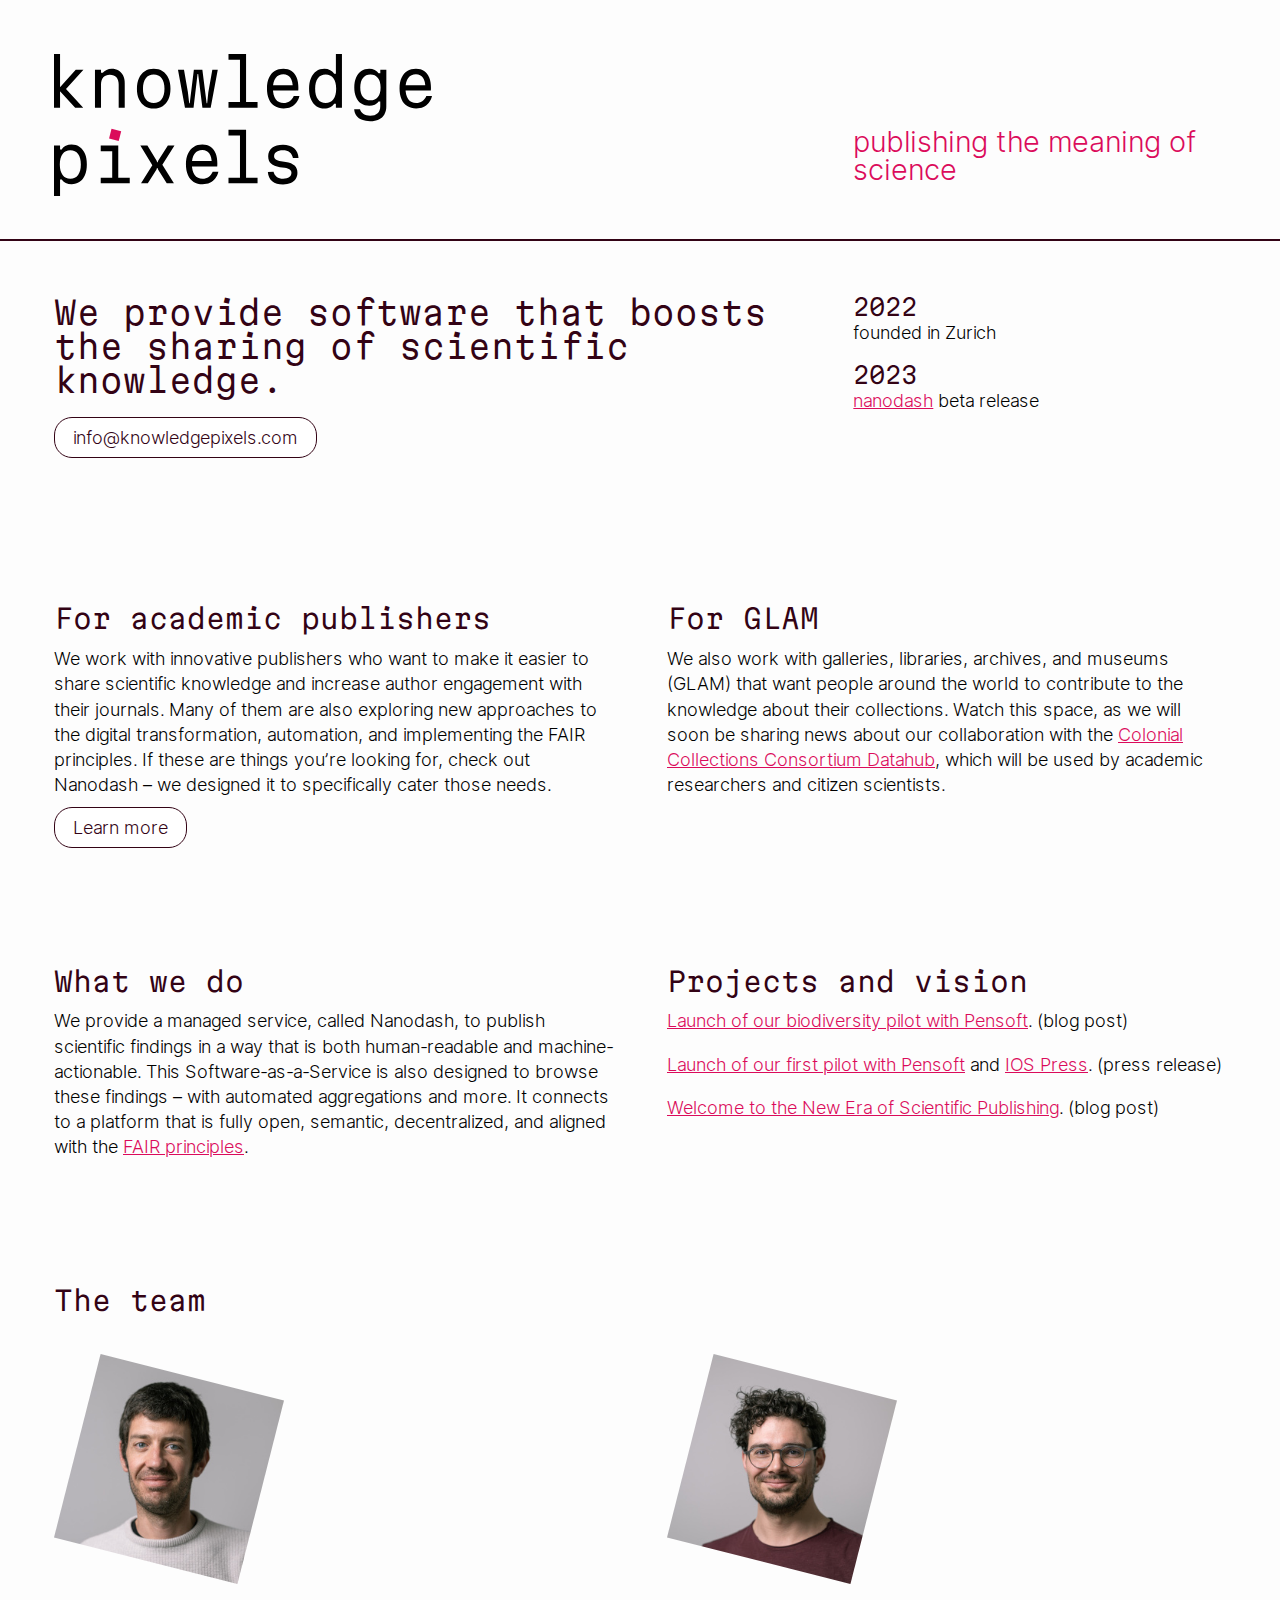
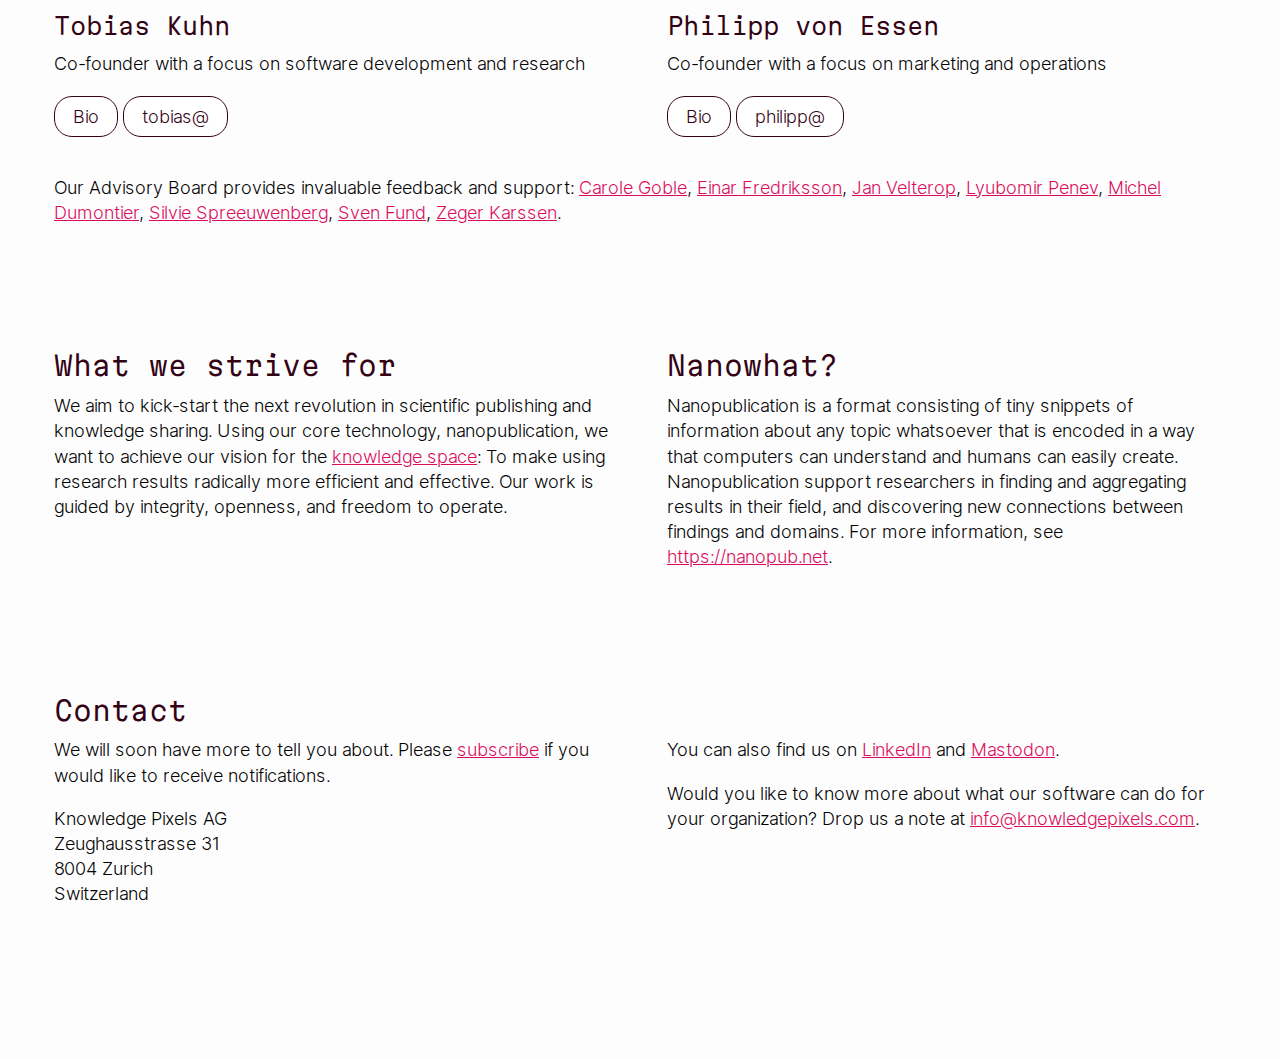
==== index.html @ 1dbdfaec "Mark link as button" ====
<!DOCTYPE html>
<html>
<head>
<meta charset="utf-8">
<meta name="viewport" content="width=device-width, initial-scale=1">
<title>Knowledge Pixels</title>
<link rel="stylesheet" href="assets/css/kp.css?v=1.2">

<link rel="apple-touch-icon" sizes="180x180" href="assets/icon/apple-touch-icon.png">
<link rel="icon" type="image/png" sizes="32x32" href="assets/icon/favicon-32x32.png">
<link rel="icon" type="image/png" sizes="16x16" href="assets/icon/favicon-16x16.png">
<link rel="manifest" href="assets/icon/site.webmanifest">
<link rel="mask-icon" href="assets/icon/safari-pinned-tab.svg" color="#5bbad5">
<meta name="msapplication-TileColor" content="#db0b5b">
<meta name="theme-color" content="#ffffff">
</head>

<body>

<header>
<logo><img src="assets/img/knowledge-pixels-logo-rgb.svg" alt="Knowledge Pixels logo" /></logo>
<sub>publishing the meaning of science</sub>
</header>


<hero>
<container>

<column>
<h1>We provide software that boosts the sharing of scientific knowledge.</h1>
<buttons>
<a href="mailto:info@knowledgepixels.com" class="button" target="_blank">info@knowledgepixels.com</a>
</buttons>
</column>

<column>
<h3>2022</h3>
<p>founded in Zurich</p>
<h3>2023</h3>
<p><a href="https://nanodash.knowledgepixels.org/" target="_blank">nanodash</a> beta release</p>
</column>

</container>
</hero>


<section>
<container>

<column>
<h2>For academic publishers</h2>
<p>
We work with innovative publishers who want to make it easier to share scientific knowledge and increase author engagement with their journals. Many of them are also exploring new approaches to the digital transformation, automation, and implementing the FAIR principles. If these are things you’re looking for, check out Nanodash – we designed it to specifically cater those needs.</p>
<p><a href="for-publishers.html" class="button">Learn more</a></p>
</column>

<column>
<h2>For GLAM</h2>
<p>
We also work with galleries, libraries, archives, and museums (GLAM) that want people around the world to contribute to the knowledge about their collections. Watch this space, as we will soon be sharing news about our collaboration with the <a target="_blank" href="https://wp-dev.colonialcollections.org/index.php/en/datahub-2/">Colonial Collections Consortium Datahub</a>, which will be used by academic researchers and citizen scientists.
</p>
</column>

</container>
</section>

<section>
<container>

<column>
<h2>What we do</h2>
<p>
We provide a managed service, called Nanodash, to publish scientific findings in a way that is both human-readable and machine-actionable. This Software-as-a-Service is also designed to browse these findings – with automated aggregations and more. It connects to a platform that is fully open, semantic, decentralized, and aligned with the <a target="_blank" href="https://www.go-fair.org/fair-principles/">FAIR principles</a>.
</p>
</column>

<column>
<h2>Projects and vision</h2>  
<p><a href="https://blog.pensoft.net/2023/09/12/nanopublications-tailored-to-biodiversity-data/" target="_blank">Launch of our biodiversity pilot with Pensoft</a>. (blog post)</p>
<p><a href="https://www.eurekalert.org/news-releases/988615" target="_blank">Launch of our first pilot with Pensoft</a> and <a href="https://www.iospress.com/news/introducing-fair-findings-innovators-and-publishers-join-forces-to-make-scientific-articles" target="_blank">IOS Press</a>. (press release)</p>
<p><a href="https://gist.github.com/tkuhn/1a99ce119d248f53689d52239512ec1f" target="_blank">Welcome to the New Era of Scientific Publishing</a>. (blog post)</p>  

</column>

</container>
</section>

<section>
<h2>The team</h2>
<container>

<column>
<div class="portrait"><img src="assets/img/tobias.jpg" alt="Tobias Kuhn" /></div>
<h3>Tobias Kuhn</h3>
<p>Co-founder with a focus on software development and research</p>
<buttons>
<a href="bios.html" class="button" >Bio</a>
<a href="mailto:tobias@knowledgepixels.com" class="button" target="_blank">tobias@</a>
</buttons>
</column>

<column>
<div class="portrait">
<img src="assets/img/philipp.jpg" alt="Philipp von Essen" />
</div>
<h3>Philipp von Essen</h3>
<p>Co-founder with a focus on marketing and operations</p>
<buttons>
<a href="bios.html" class="button" >Bio</a>
<a href="mailto:philipp@knowledgepixels.com" class="button" target="_blank">philipp@</a>
</buttons>
</column>

</container>


<p>Our Advisory Board provides invaluable feedback and support: 
  <a target="_blank" href="https://research.manchester.ac.uk/en/persons/carole.goble">Carole Goble</a>, 
  <a target="_blank" href="https://www.iospress.com/news/celebrating-35-years-of-ios-press">Einar Fredriksson</a>, 
  <a target="_blank" href="https://en.wikipedia.org/wiki/Jan_Velterop">Jan Velterop</a>, 
  <a target="_blank" href="https://pensoft.net/lyubomir_penev">Lyubomir Penev</a>, 
  <a target="_blank" href="https://www.maastrichtuniversity.nl/michel.dumontier">Michel Dumontier</a>, 
  <a target="_blank" href="http://www.silviespreeuwenberg.com">Silvie Spreeuwenberg</a>, 
  <a target="_blank" href="https://www.linkedin.com/in/svenfund/">Sven Fund</a>, 
  <a target="_blank" href="https://www.stm-assoc.org/people/zeger-karssen/">Zeger Karssen</a>.</p>
</section>

<section>
<container>

<column>
<h2>What we strive for</h2>
<p>
We aim to kick-start the next revolution in scientific publishing and knowledge sharing. Using our core technology, nanopublication, we want to achieve our vision for the <a target="_blank" href="https://w3id.org/knowledge-space/">knowledge space</a>: To make using research results radically more efficient and effective. Our work is guided by integrity, openness, and freedom to operate.
</p>
</column>

<column>
<h2>Nanowhat?</h2>
<p>
Nanopublication is a format consisting of tiny snippets of information about any topic whatsoever that is encoded in a way that computers can understand and humans can easily create. Nanopublication support researchers in finding and aggregating results in their field, and discovering new connections between findings and domains. For more information, see <a target="_blank" href="https://nanopub.net/">https://nanopub.net</a>.
</p>
</column>

</container>
</section>


<section>
<h2>Contact</h2>
<container>

<column>
<p>We will soon have more to tell you about. Please <a href="mailto:knowledgepixels+subscribe@googlegroups.com?subject=auto-subscribe&body=Sending%20this%20email%20will%20automatically%20subscribe%20you.">subscribe</a> if you would like to receive notifications.</p>
<p>Knowledge Pixels AG<br />
Zeughausstrasse 31<br />
8004 Zurich<br />
Switzerland</p>
</column>

<column>
<p>You can also find us on <a target="_blank" href="https://www.linkedin.com/company/knowledge-pixels">LinkedIn</a> and <a target="_blank" href="https://mstdn.social/@knowledgepixels">Mastodon</a>.</p>
<p>Would you like to know more about what our software can do for your organization? Drop us a note at <a href="mailto:info@knowledgepixels.com">info@knowledgepixels.com</a>.</p>
</column>

</container>
</section>

</body>
</html>
---- assets/css/kp.css ----
@font-face {
  font-family: "Inter";
  src: url("../fonts/Inter-Light.woff2") format("woff2");
  font-weight: normal;
  font-style: normal;
}
@font-face {
  font-family: "Inter";
  src: url("../fonts/Inter-Medium.woff2") format("woff2");
  font-weight: 700;
  font-style: normal;
}
@font-face {
  font-family: "Martian KP";
  src: url("../fonts/MartianMonoKP-Light.woff2") format("woff2");
  font-weight: normal;
  font-style: normal;
}
:root {
  --bg: #FDFDFD;
  --bright: #fff;
  --light: #dbc5d0;
  --accent: #db0b5b;
  --heading: #330315;
  --text: #212121;
  --baseFont: "Inter", sans-serif;
  --headingsFont: "Martian KP", monospace;
  --gap: 1.5em;
  --shadow: box-shadow: rgba(17, 17, 26, 0.1) 0px 0px 16px;
  --shadowElevated: box-shadow: rgba(17, 17, 26, 0.05) 0px 4px 16px, rgba(17, 17, 26, 0.05) 0px 8px 32px;
}
@media screen and (min-width: 576px) {
  :root {
    --gap: 2em;
  }
}
@media screen and (min-width: 768px) {
  :root {
    --gap: 3em;
  }
}

html, body, div, span, applet, object, iframe, h1, h2, h3, h4, h5, h6, p, blockquote, pre, a, abbr, acronym, address, big, cite, code, del, dfn, em, img, ins, kbd, q, s, samp, small, strike, strong, sub, sup, tt, var, b, u, i, center, dl, dt, dd, ol, ul, li, fieldset, form, label, legend, table, caption, tbody, tfoot, thead, tr, th, td, article, aside, canvas, details, embed, figure, figcaption, footer, header, hgroup, menu, nav, output, ruby, section, summary, time, mark, audio, video {
  margin: 0;
  padding: 0;
  border: 0;
  font-size: 100%;
  font: inherit;
  vertical-align: baseline;
}

html {
  background: var(--bg);
  font-size: 18px;
  font-family: var(--baseFont);
}

h1, h2, h3, h4, h5, h6 {
  font-family: var(--headingsFont);
  color: var(--heading);
  line-height: 1.05em;
  font-weight: normal;
}

h1 {
  font-size: 1.8em;
}

h2 {
  font-size: 1.5em;
}

h3 {
  font-size: 1.3em;
}

p {
  line-height: 1.4em;
}

a, a:active, a:visited {
  color: var(--accent);
}

a:hover {
  color: var(--heading);
}

buttons {
  margin: 1em 0 2em;
  line-height: 2.5em;
  width: 100%;
}

button, .button {
  color: var(--heading);
  background-color: var(--bright);
  border: 1px solid var(--heading);
  text-decoration: none;
  border-radius: 1em;
  padding: 0.5em 1em;
  transition: background 0.3s ease;
  box-shadow: var(--shadow);
}
button:hover, .button:hover {
  color: var(--bright);
  background-color: var(--accent);
  box-shadow: var(--shadowElevated);
}

body {
  line-height: 1;
  margin-bottom: 80px;
}

b {
  font-weight: 700;
}

article, aside, details, figcaption, figure, footer, header, hgroup, menu, nav, section, hero, logo, buttons, sub {
  display: block;
}

img {
  max-width: 100%;
  height: auto;
}

header, section, footer, hero {
  margin: 0 auto;
}
@media screen and (min-width: 576px) {
  header, section, footer, hero {
    max-width: 1200px;
  }
}

header {
  display: grid;
  grid-template-columns: 1fr 1fr;
  grid-gap: var(--gap);
  border-bottom: 2px solid var(--heading);
  position: relative;
  align-items: end;
  padding: var(--gap);
}
header logo img {
  max-width: calc(7 * var(--gap));
  margin-bottom: -0.75em;
}
header sub {
  color: var(--accent);
  font-size: 1em;
}
@media screen and (min-width: 576px) {
  header {
    grid-template-columns: 2fr 1fr;
  }
  header sub {
    font-size: 1.6em;
  }
}

hero, section {
  padding: var(--gap);
}
hero p, section p {
  margin-bottom: 1em;
}
hero sub, section sub {
  font-size: 2em;
  color: var(--accent);
}

hero container h1 {
  font-family: var(--headingsFont);
  color: var(--heading);
  line-height: 1.05em;
  font-weight: normal;
  font-size: 1.4em;
}

@media screen and (min-width: 576px) {
  hero container {
    display: grid;
    grid-gap: var(--gap);
    grid-template-columns: 2fr 1fr;
  }
  hero container h1 {
    font-size: 1.8em;
  }
}

section h2, section h3, section h4, section h5 {
  margin-bottom: 0.5em;
}
section p {
  margin-bottom: 1em;
}
@media screen and (min-width: 576px) {
  section container {
    display: grid;
    grid-template-columns: 1fr 1fr;
    grid-gap: var(--gap);
  }
}
section container column {
  display: block;
  margin-bottom: calc(2 * var(--gap));
}
@media screen and (min-width: 576px) {
  section container column {
    margin-bottom: 0;
  }
}

ol, ul {
  /* list-style: none; */
}

blockquote, q {
  quotes: none;
}

blockquote:before, blockquote:after, q:before, q:after {
  content: "";
  content: none;
}

table {
  border-collapse: collapse;
  border-spacing: 0;
}

.portrait {
  margin: calc(var(--gap) / 2) 0;
}
.portrait img {
  -webkit-mask-image: url(../img/mask.svg);
  -webkit-mask-repeat: no-repeat;
  max-width: 230px;
  aspect-ratio: 1/1;
  object-fit: cover;
}

.center {
  margin: auto;
  width: 50%;
  text-align: center;
}

p.imgsubtitle {
  margin-top: 20px;
}
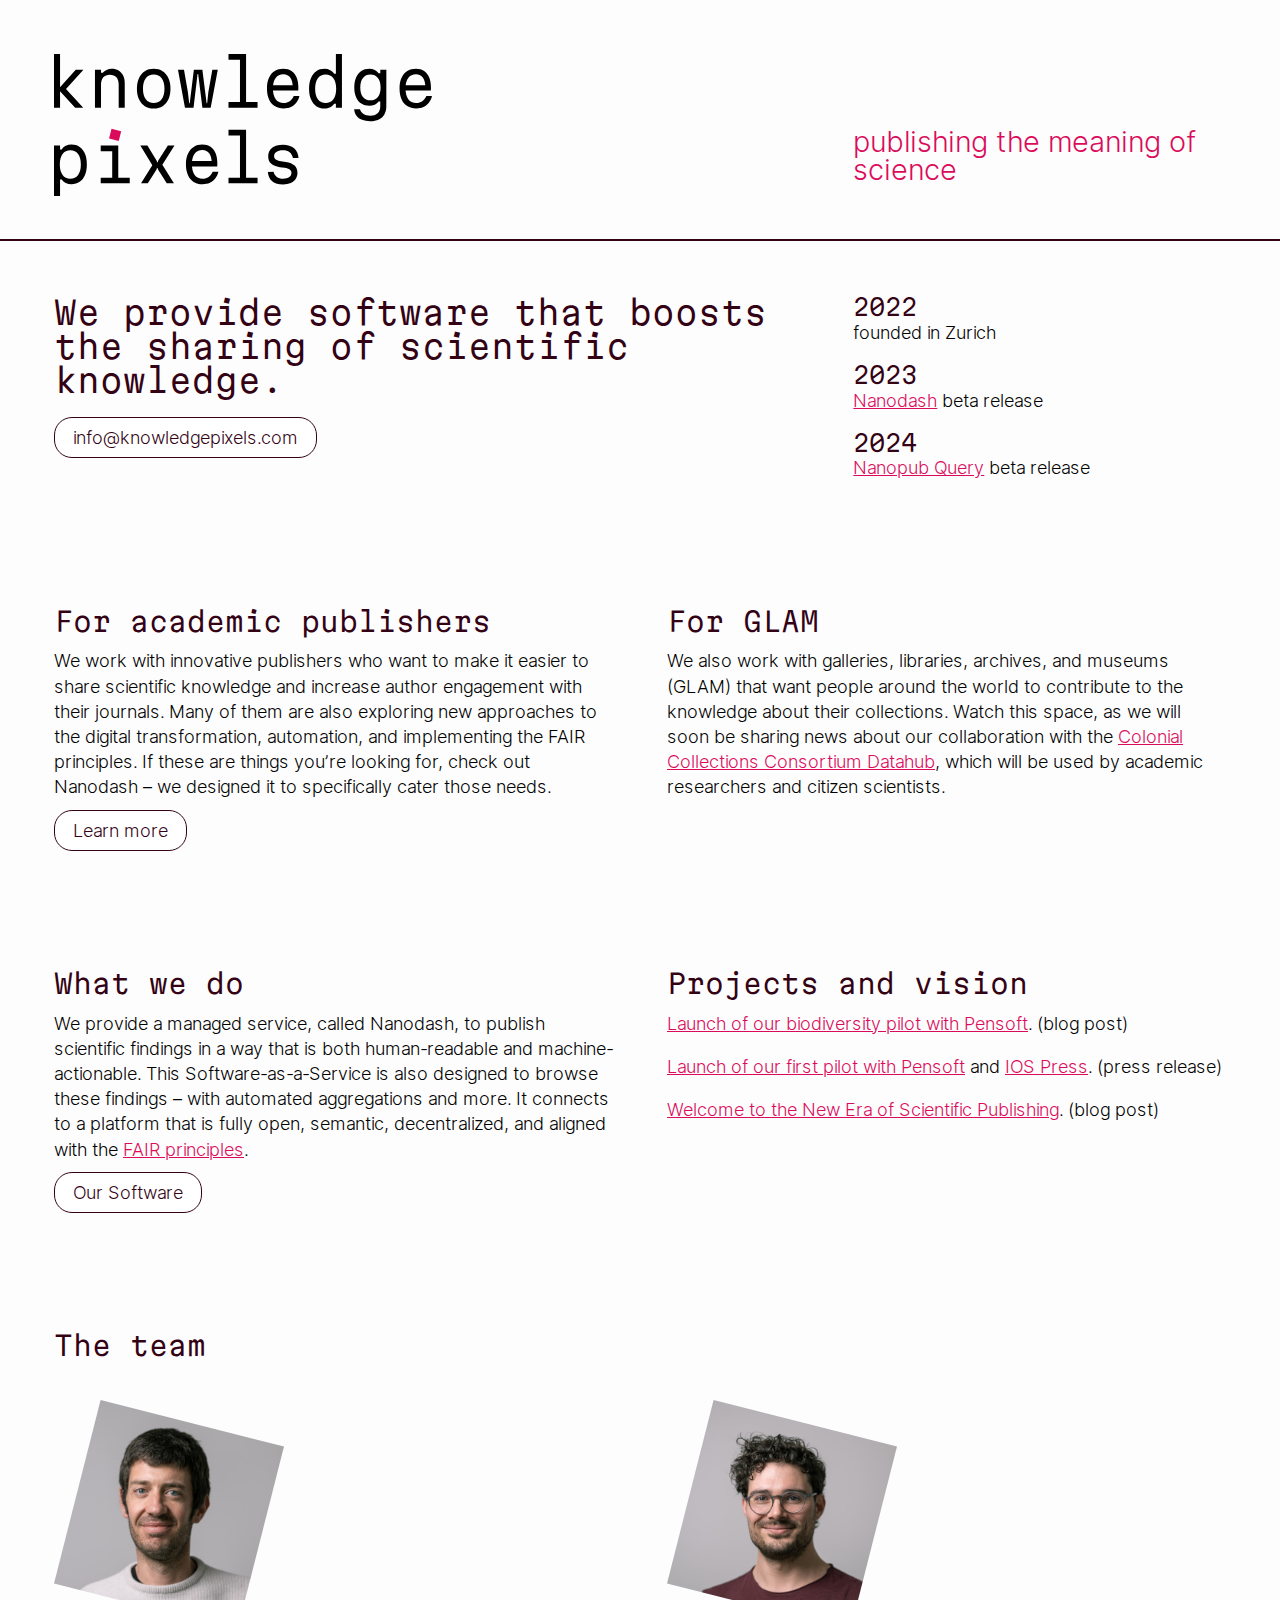
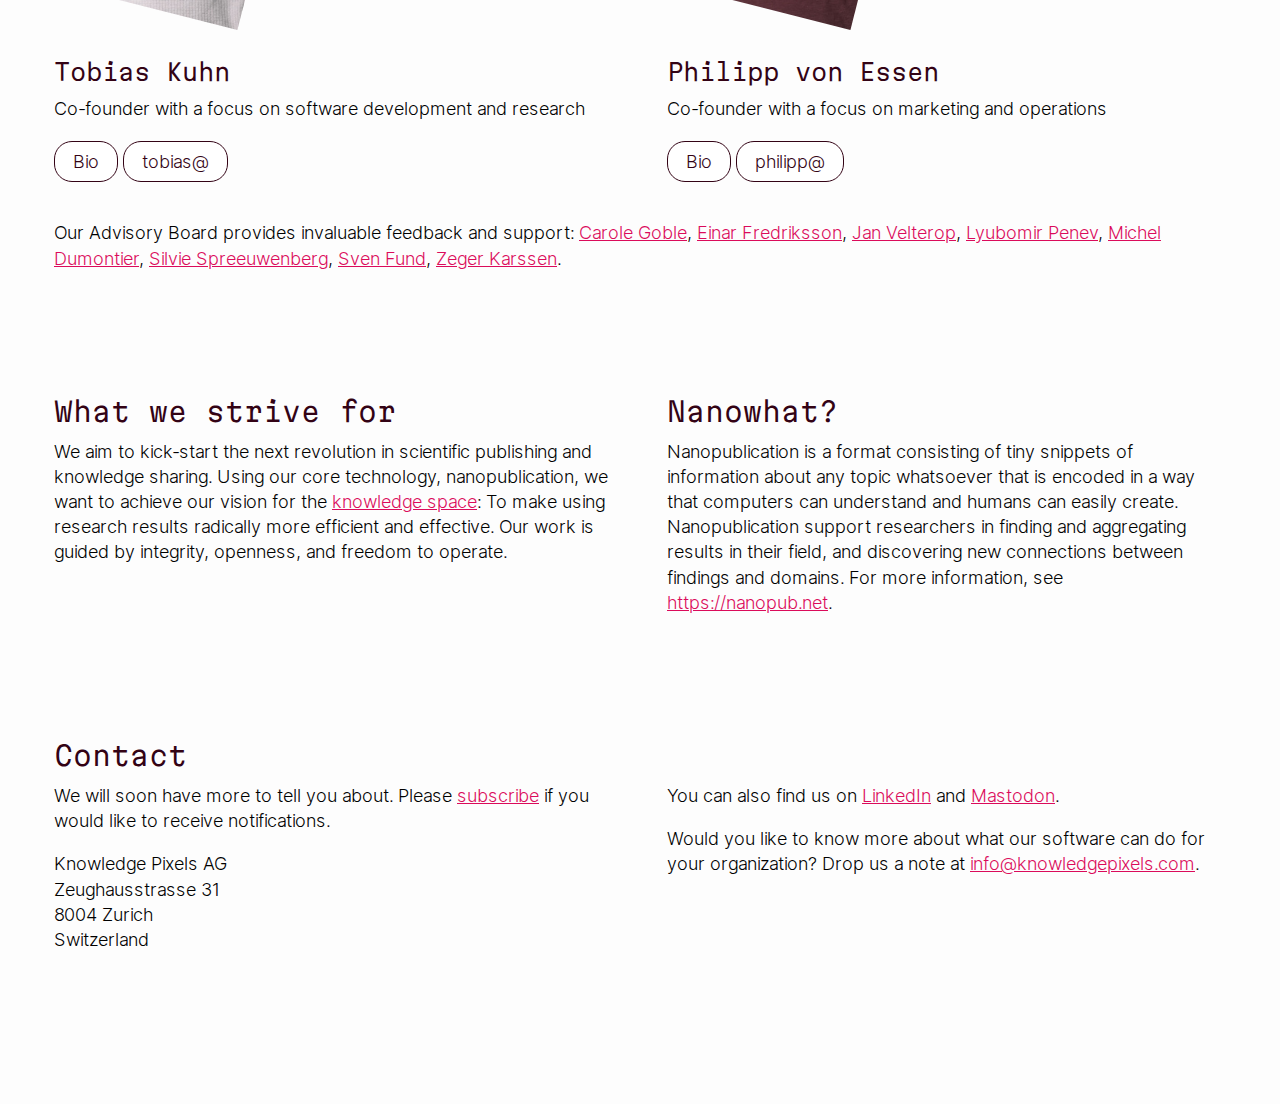
==== commit b0ff2028: "Update and link software page" ====
--- a/index.html
+++ b/index.html
@@ -37,7 +37,9 @@
 <h3>2022</h3>
 <p>founded in Zurich</p>
 <h3>2023</h3>
-<p><a href="https://nanodash.knowledgepixels.org/" target="_blank">nanodash</a> beta release</p>
+<p><a href="https://nanodash.knowledgepixels.com/" target="_blank">Nanodash</a> beta release</p>
+<h3>2024</h3>
+<p><a href="https://github.com/knowledgepixels/nanopub-query" target="_blank">Nanopub Query</a> beta release</p>
 </column>
 
 </container>
@@ -72,6 +74,7 @@
 <p>
 We provide a managed service, called Nanodash, to publish scientific findings in a way that is both human-readable and machine-actionable. This Software-as-a-Service is also designed to browse these findings – with automated aggregations and more. It connects to a platform that is fully open, semantic, decentralized, and aligned with the <a target="_blank" href="https://www.go-fair.org/fair-principles/">FAIR principles</a>.
 </p>
+<p><a href="software.html" class="button">Our Software</a></p>
 </column>
 
 <column>
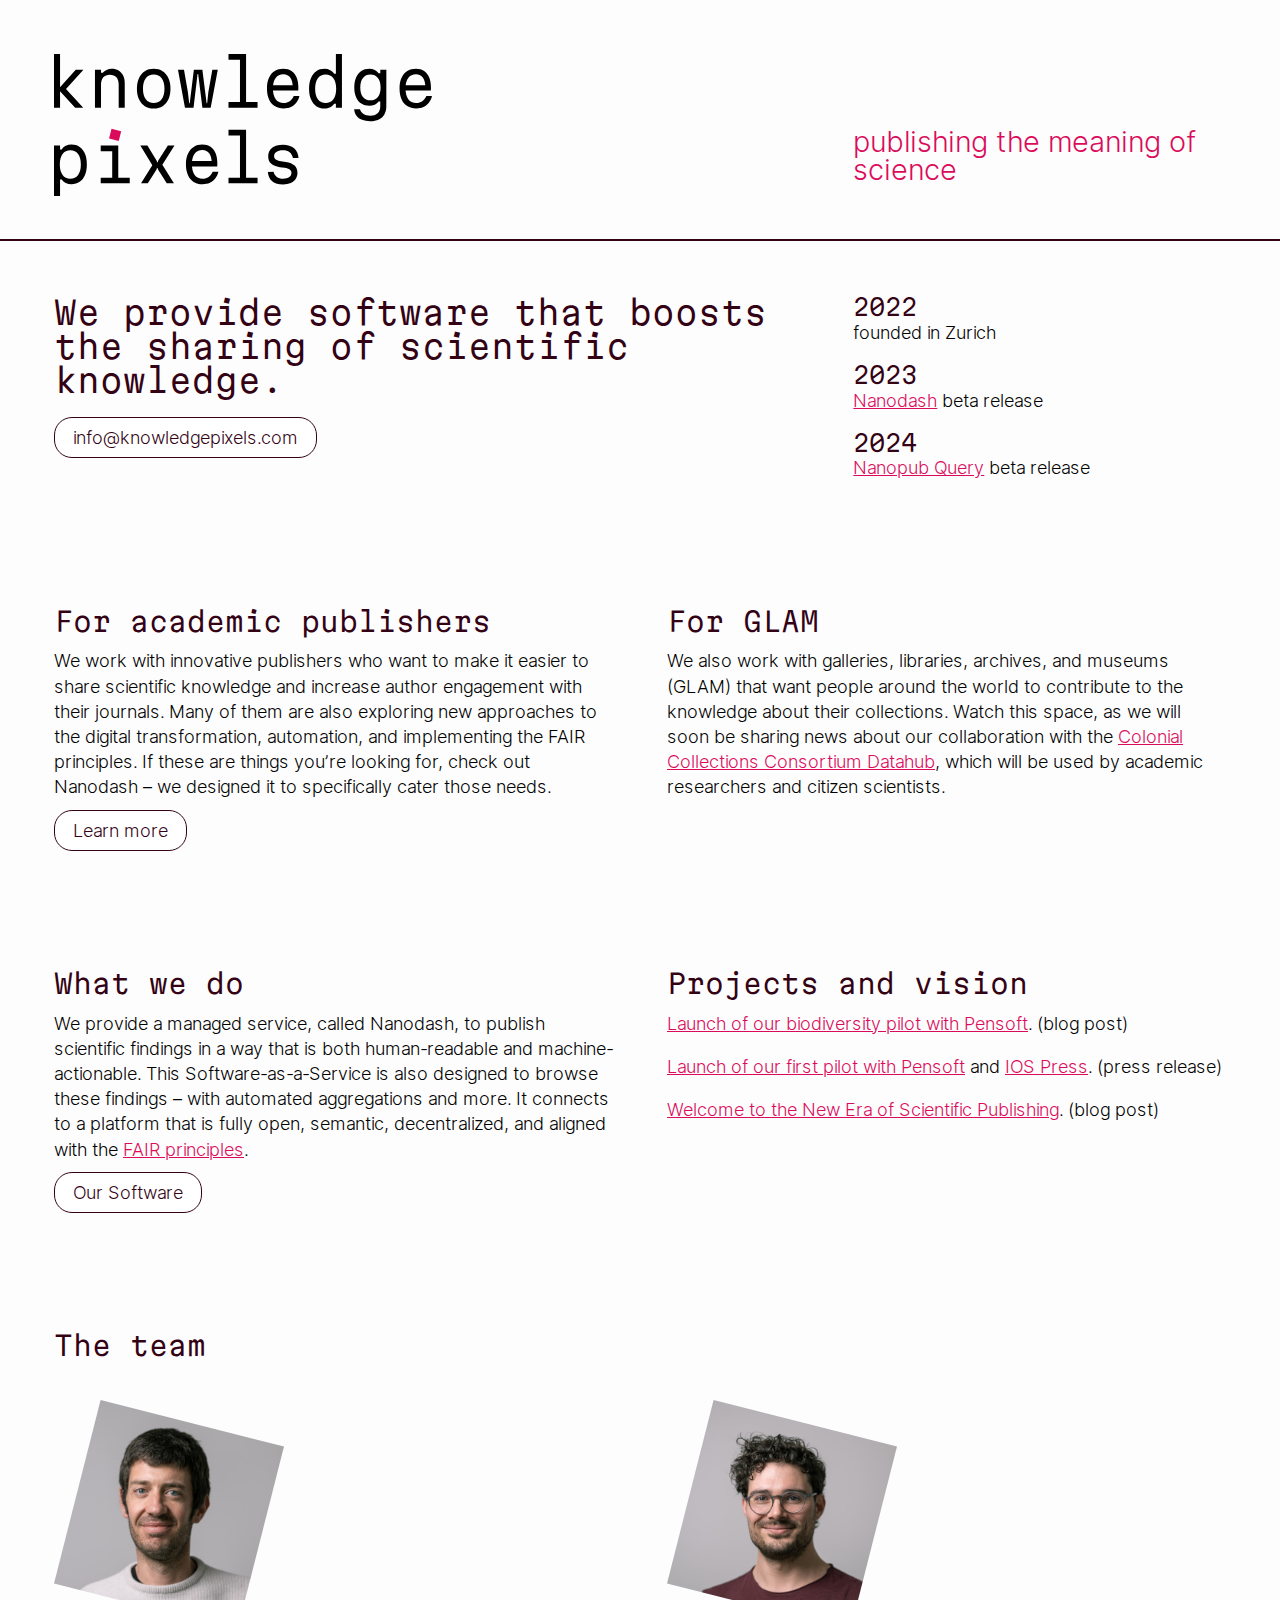
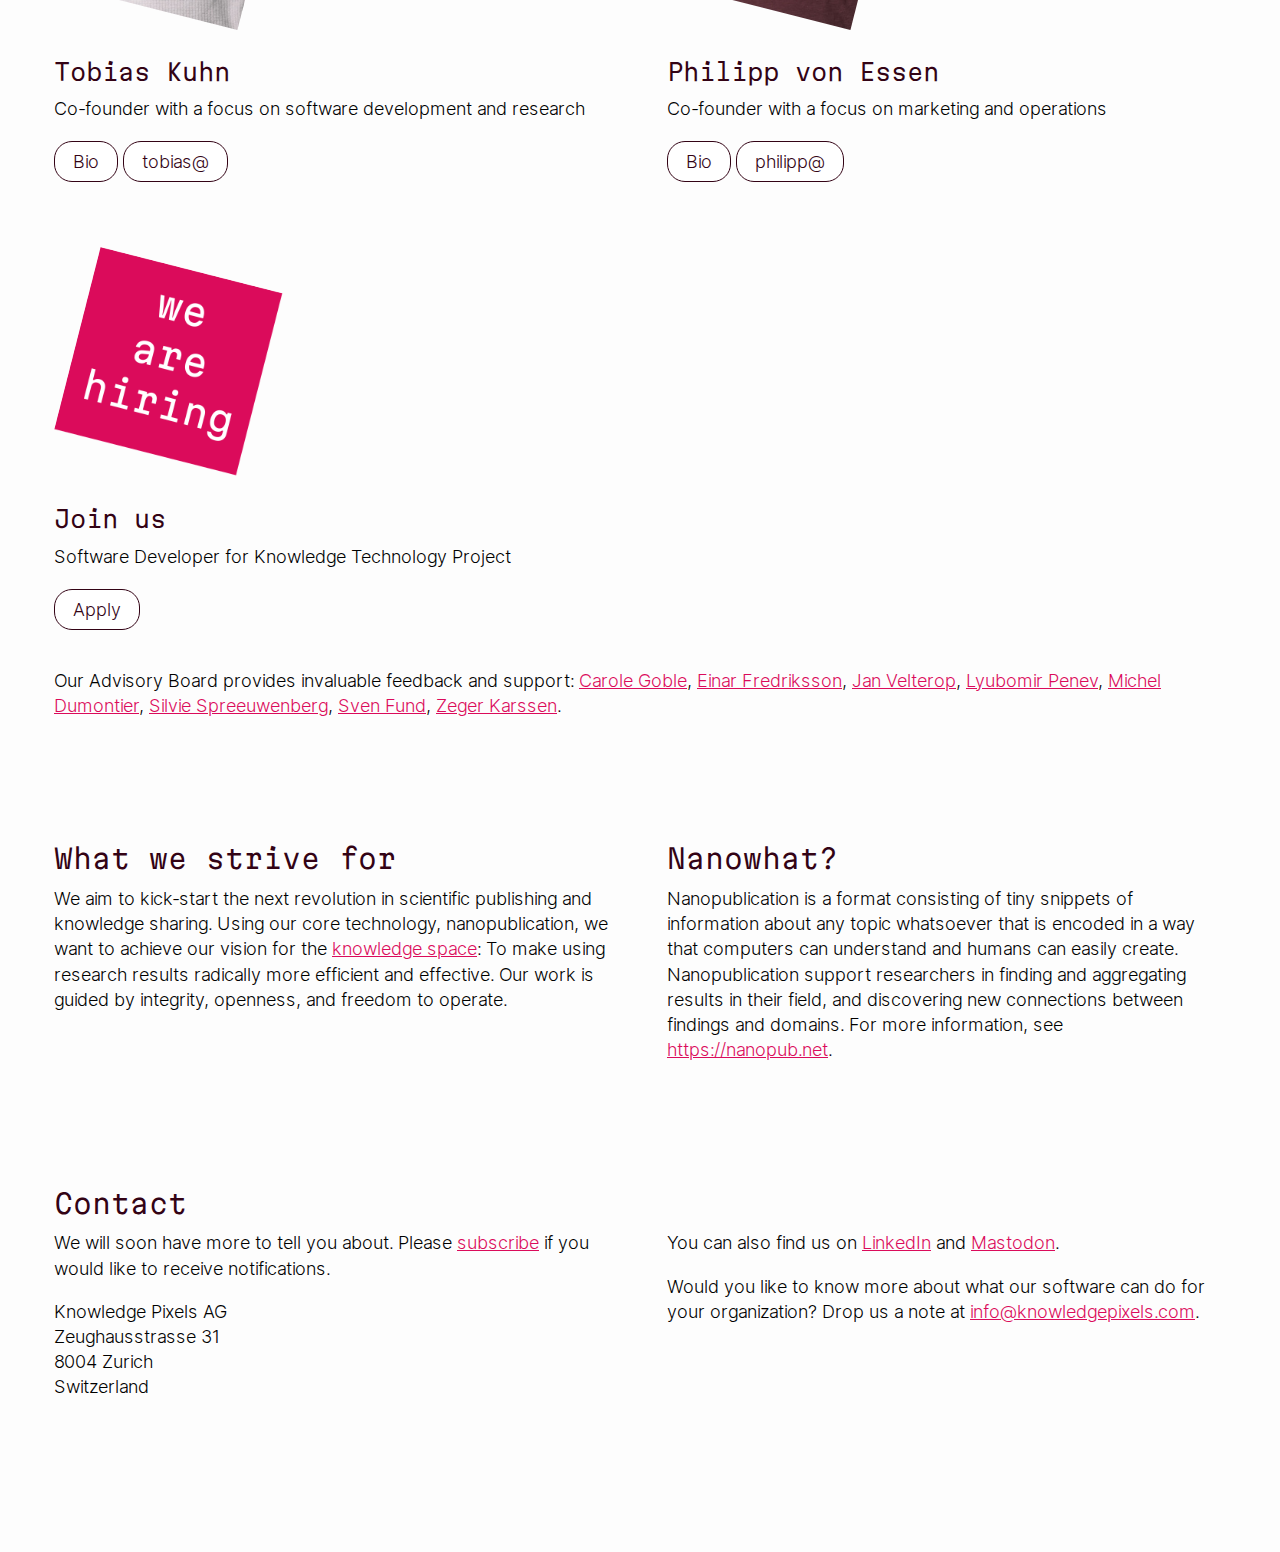
==== commit e8a623b0: "Add 'we are hiring'" ====
--- a/index.html
+++ b/index.html
@@ -4,7 +4,7 @@
 <meta charset="utf-8">
 <meta name="viewport" content="width=device-width, initial-scale=1">
 <title>Knowledge Pixels</title>
-<link rel="stylesheet" href="assets/css/kp.css?v=1.2">
+<link rel="stylesheet" href="assets/css/kp.css?v=1.3">
 
 <link rel="apple-touch-icon" sizes="180x180" href="assets/icon/apple-touch-icon.png">
 <link rel="icon" type="image/png" sizes="32x32" href="assets/icon/favicon-32x32.png">
@@ -115,6 +115,18 @@
 </column>
 
 </container>
+<container>
+<column>
+<div class="portrait"><img src="assets/img/hiring.png" alt="Vacancy" /></div>
+<h3>Join us</h3>
+<p>Software Developer for Knowledge Technology Project</p>
+<buttons>
+<a href="https://app.dover.com/apply/Knowledge%20Pixels/06810867-d05a-4f3d-8838-9157687f8200" class="button" target="_blank" >Apply</a>
+<!--<a href="" class="button" >LinkedIn</a>-->
+</buttons>
+</column>
+
+</container>
 
 
 <p>Our Advisory Board provides invaluable feedback and support: 
--- a/assets/css/kp.css
+++ b/assets/css/kp.css
@@ -161,6 +161,15 @@
   }
 }
 
+.center img {
+  max-width: 80%;
+}
+@media screen and (min-width: 576px) {
+  .center img {
+    max-width: calc(10 * var(--gap));
+  }
+}
+
 hero, section {
   padding: var(--gap);
 }
@@ -245,7 +254,6 @@
 
 .center {
   margin: auto;
-  width: 50%;
   text-align: center;
 }
 
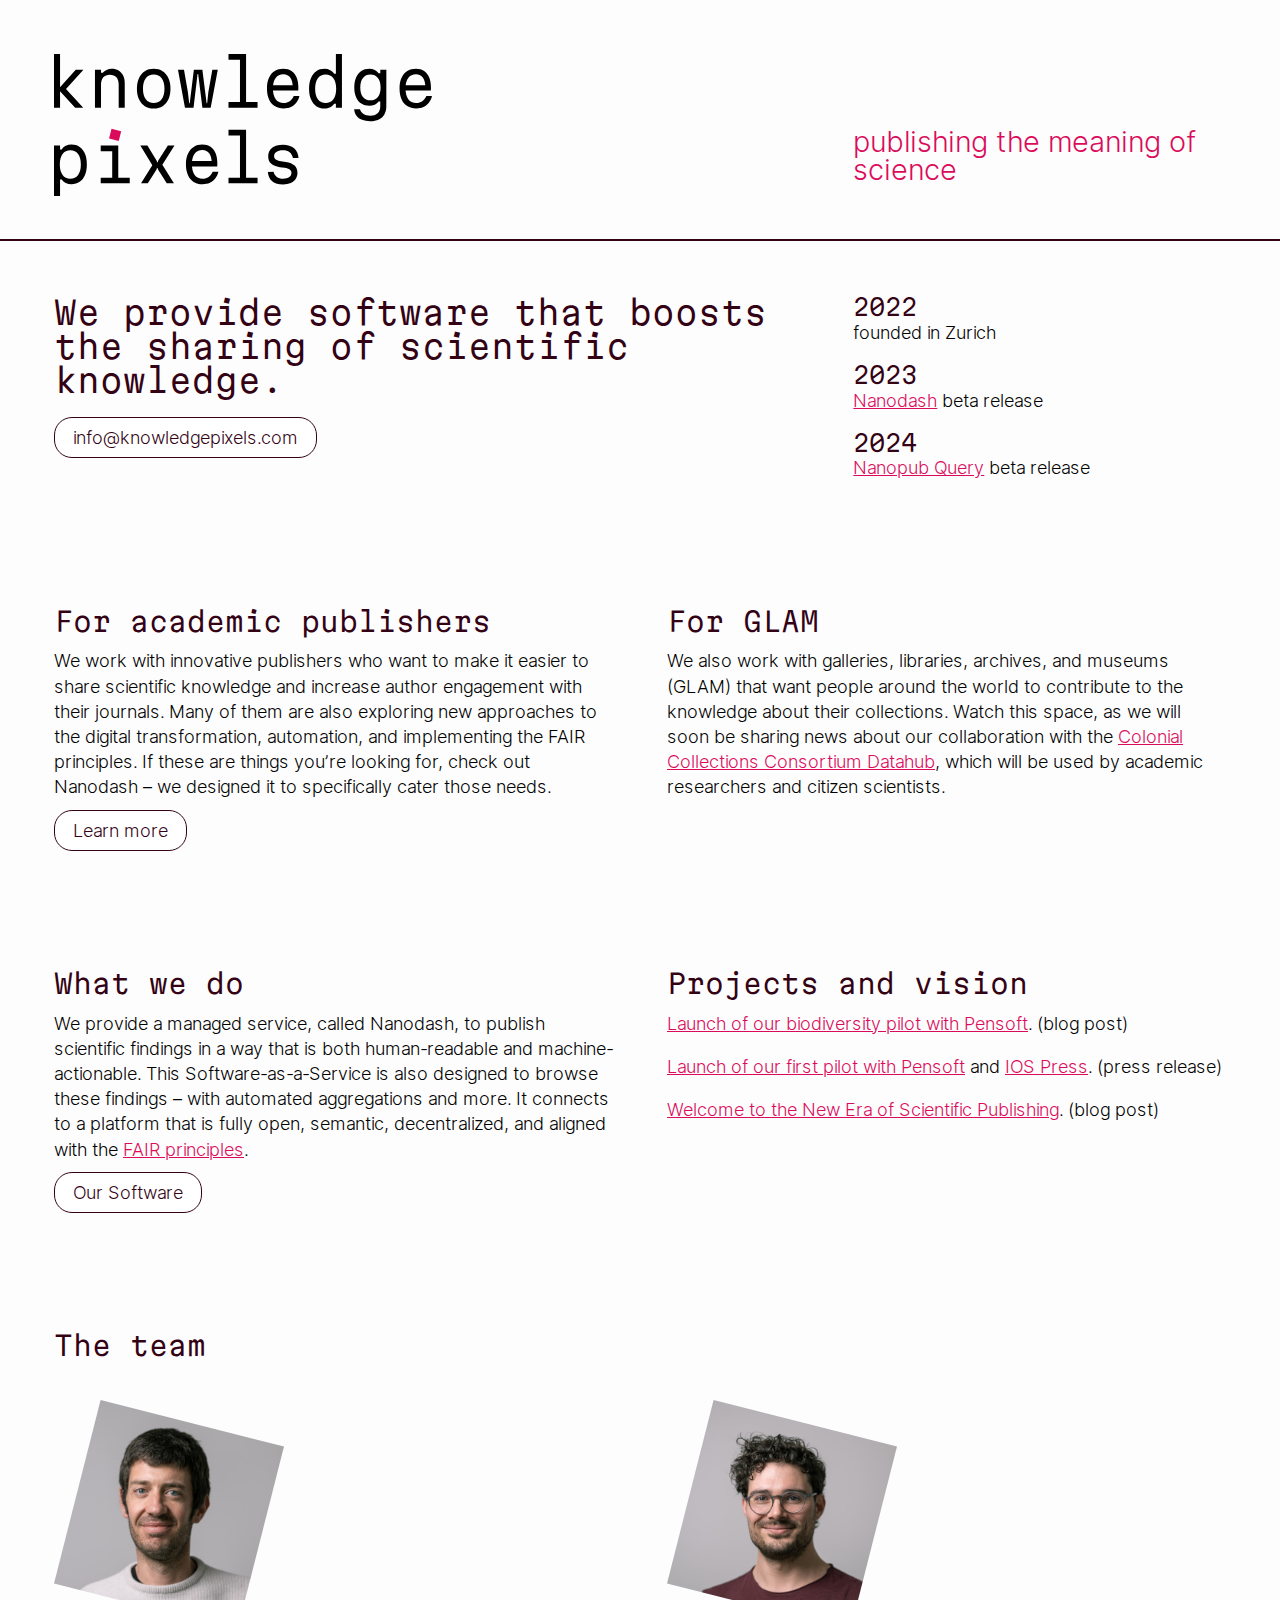
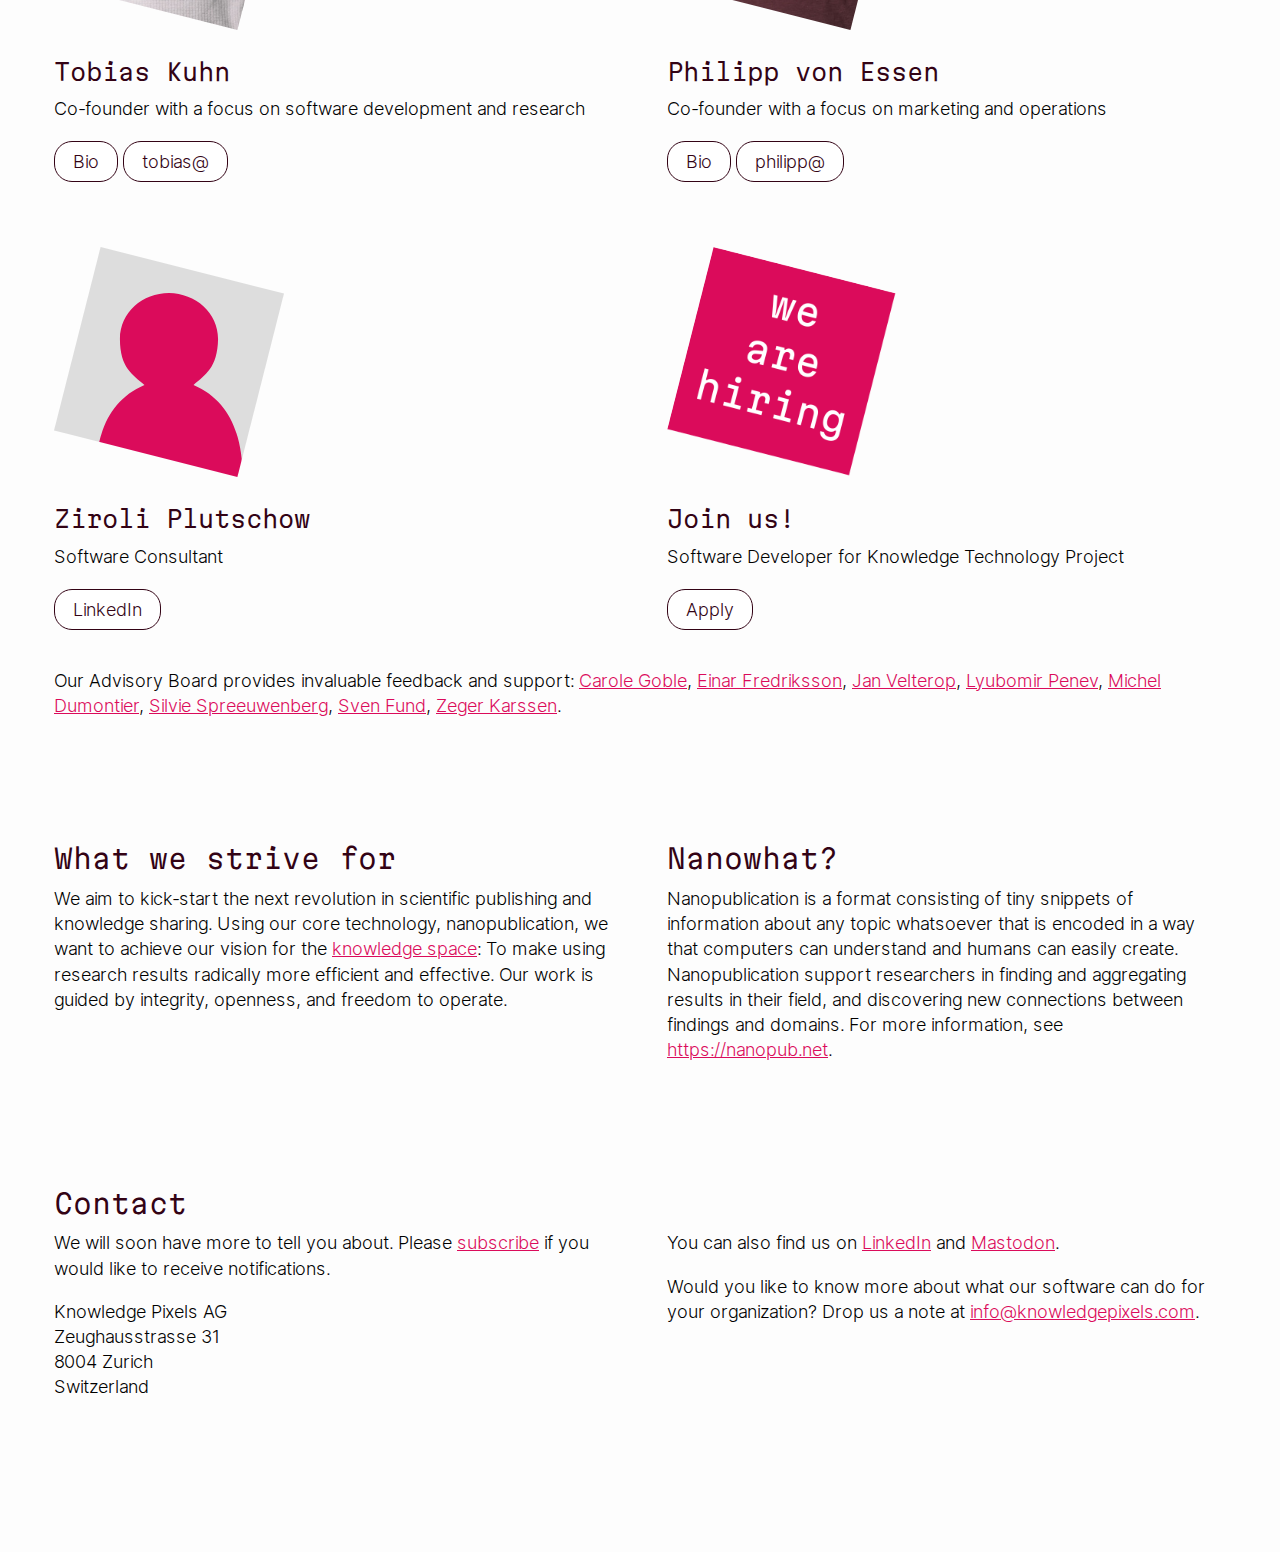
==== commit 0dc9d1ee: "Add Ziroli" ====
--- a/index.html
+++ b/index.html
@@ -115,10 +115,27 @@
 </column>
 
 </container>
-<container>
-<column>
-<div class="portrait"><img src="assets/img/hiring.png" alt="Vacancy" /></div>
-<h3>Join us</h3>
+
+<container>
+
+<column>
+<div class="portrait">
+<img src="assets/img/person.svg" width=230px" alt="we are hiring" />
+</div>
+<h3>Ziroli Plutschow</h3>
+<p>Software Consultant</p>
+<buttons>
+<a href="https://www.linkedin.com/in/ziroli-plutschow-a014a16b/" class="button" target="_blank" >LinkedIn</a>
+</buttons>
+</column>
+
+<column>
+<div class="portrait">
+<a href="https://app.dover.com/apply/Knowledge%20Pixels/06810867-d05a-4f3d-8838-9157687f8200" target="_blank">
+<img src="assets/img/hiring.png" alt="we are hiring" />
+</a>
+</div>
+<h3>Join us!</h3>
 <p>Software Developer for Knowledge Technology Project</p>
 <buttons>
 <a href="https://app.dover.com/apply/Knowledge%20Pixels/06810867-d05a-4f3d-8838-9157687f8200" class="button" target="_blank" >Apply</a>
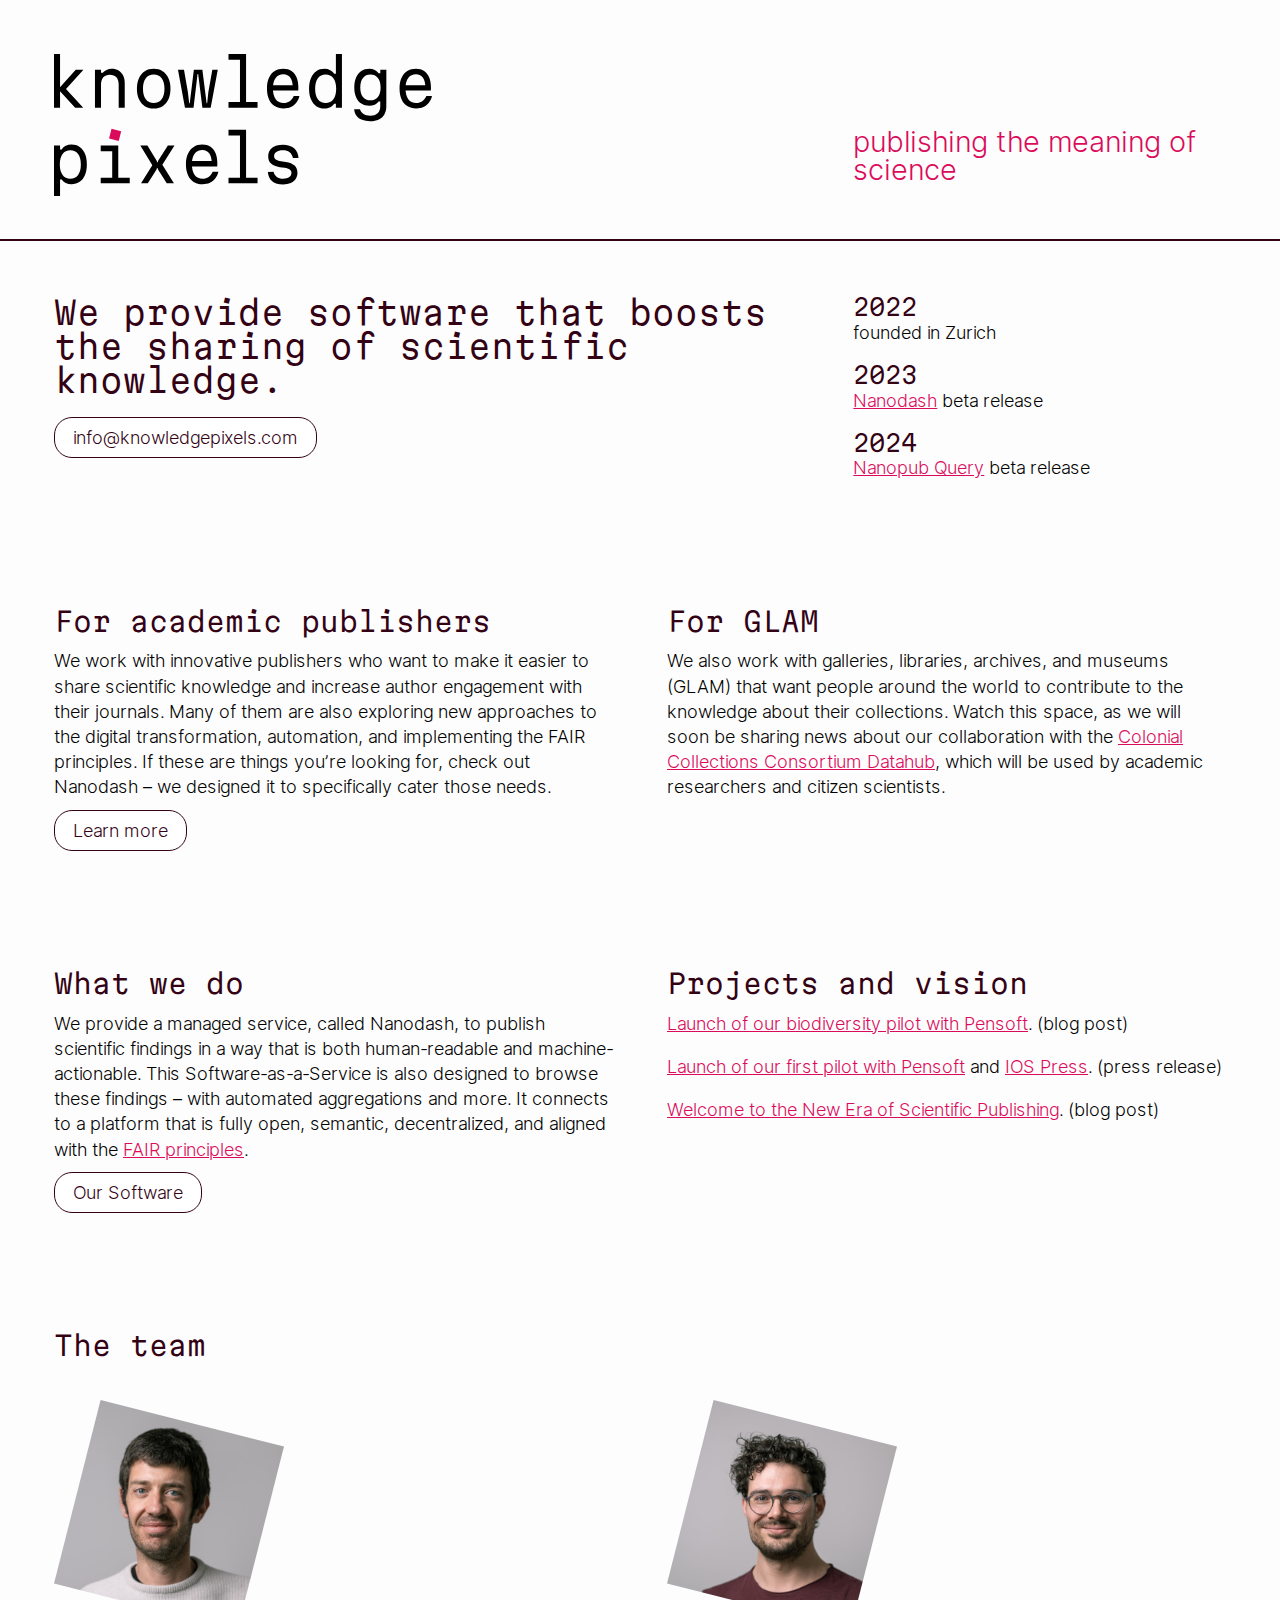
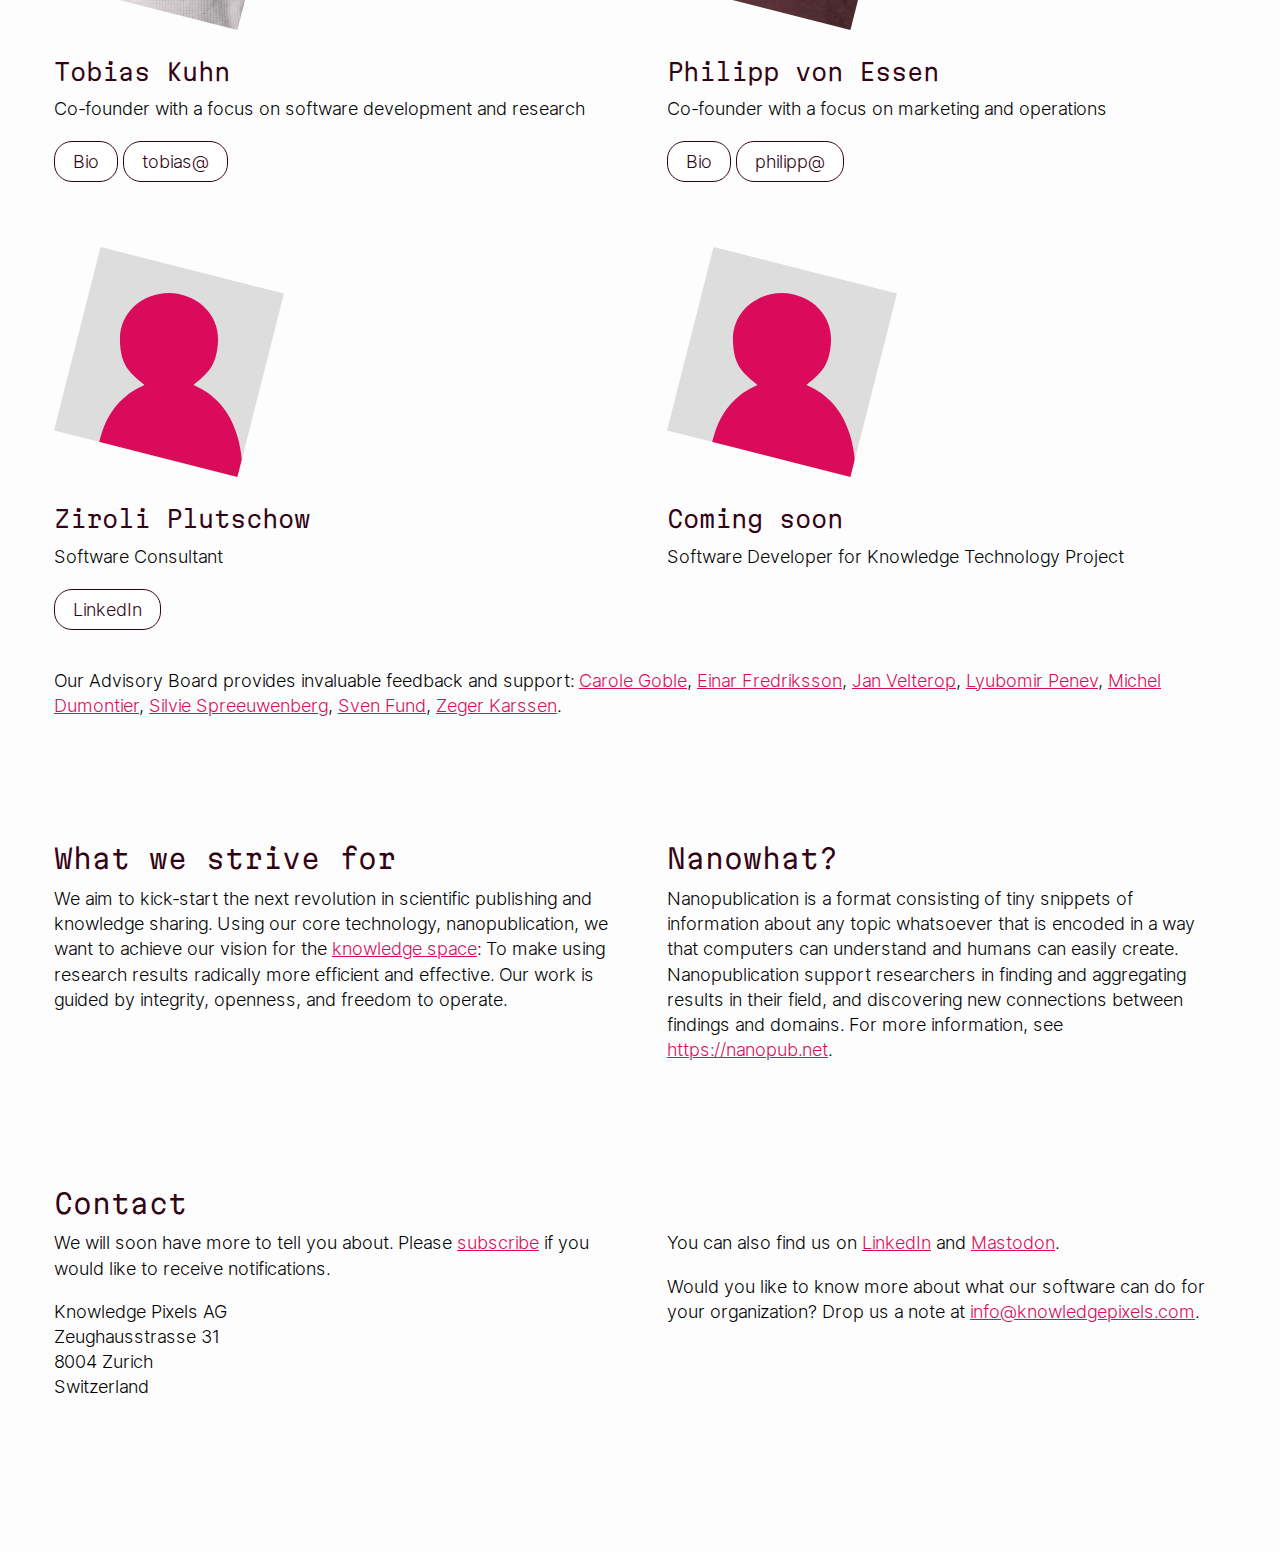
==== commit ae6dad25: "Change job opening to "coming soon"" ====
--- a/index.html
+++ b/index.html
@@ -120,7 +120,7 @@
 
 <column>
 <div class="portrait">
-<img src="assets/img/person.svg" width=230px" alt="we are hiring" />
+<img src="assets/img/person.svg" width=230px" alt="Ziroli Plutschow" />
 </div>
 <h3>Ziroli Plutschow</h3>
 <p>Software Consultant</p>
@@ -131,15 +131,11 @@
 
 <column>
 <div class="portrait">
-<a href="https://app.dover.com/apply/Knowledge%20Pixels/06810867-d05a-4f3d-8838-9157687f8200" target="_blank">
-<img src="assets/img/hiring.png" alt="we are hiring" />
-</a>
+<img src="assets/img/person.svg" width=230px" alt="coming soon" />
 </div>
-<h3>Join us!</h3>
+<h3>Coming soon</h3>
 <p>Software Developer for Knowledge Technology Project</p>
 <buttons>
-<a href="https://app.dover.com/apply/Knowledge%20Pixels/06810867-d05a-4f3d-8838-9157687f8200" class="button" target="_blank" >Apply</a>
-<!--<a href="" class="button" >LinkedIn</a>-->
 </buttons>
 </column>
 
